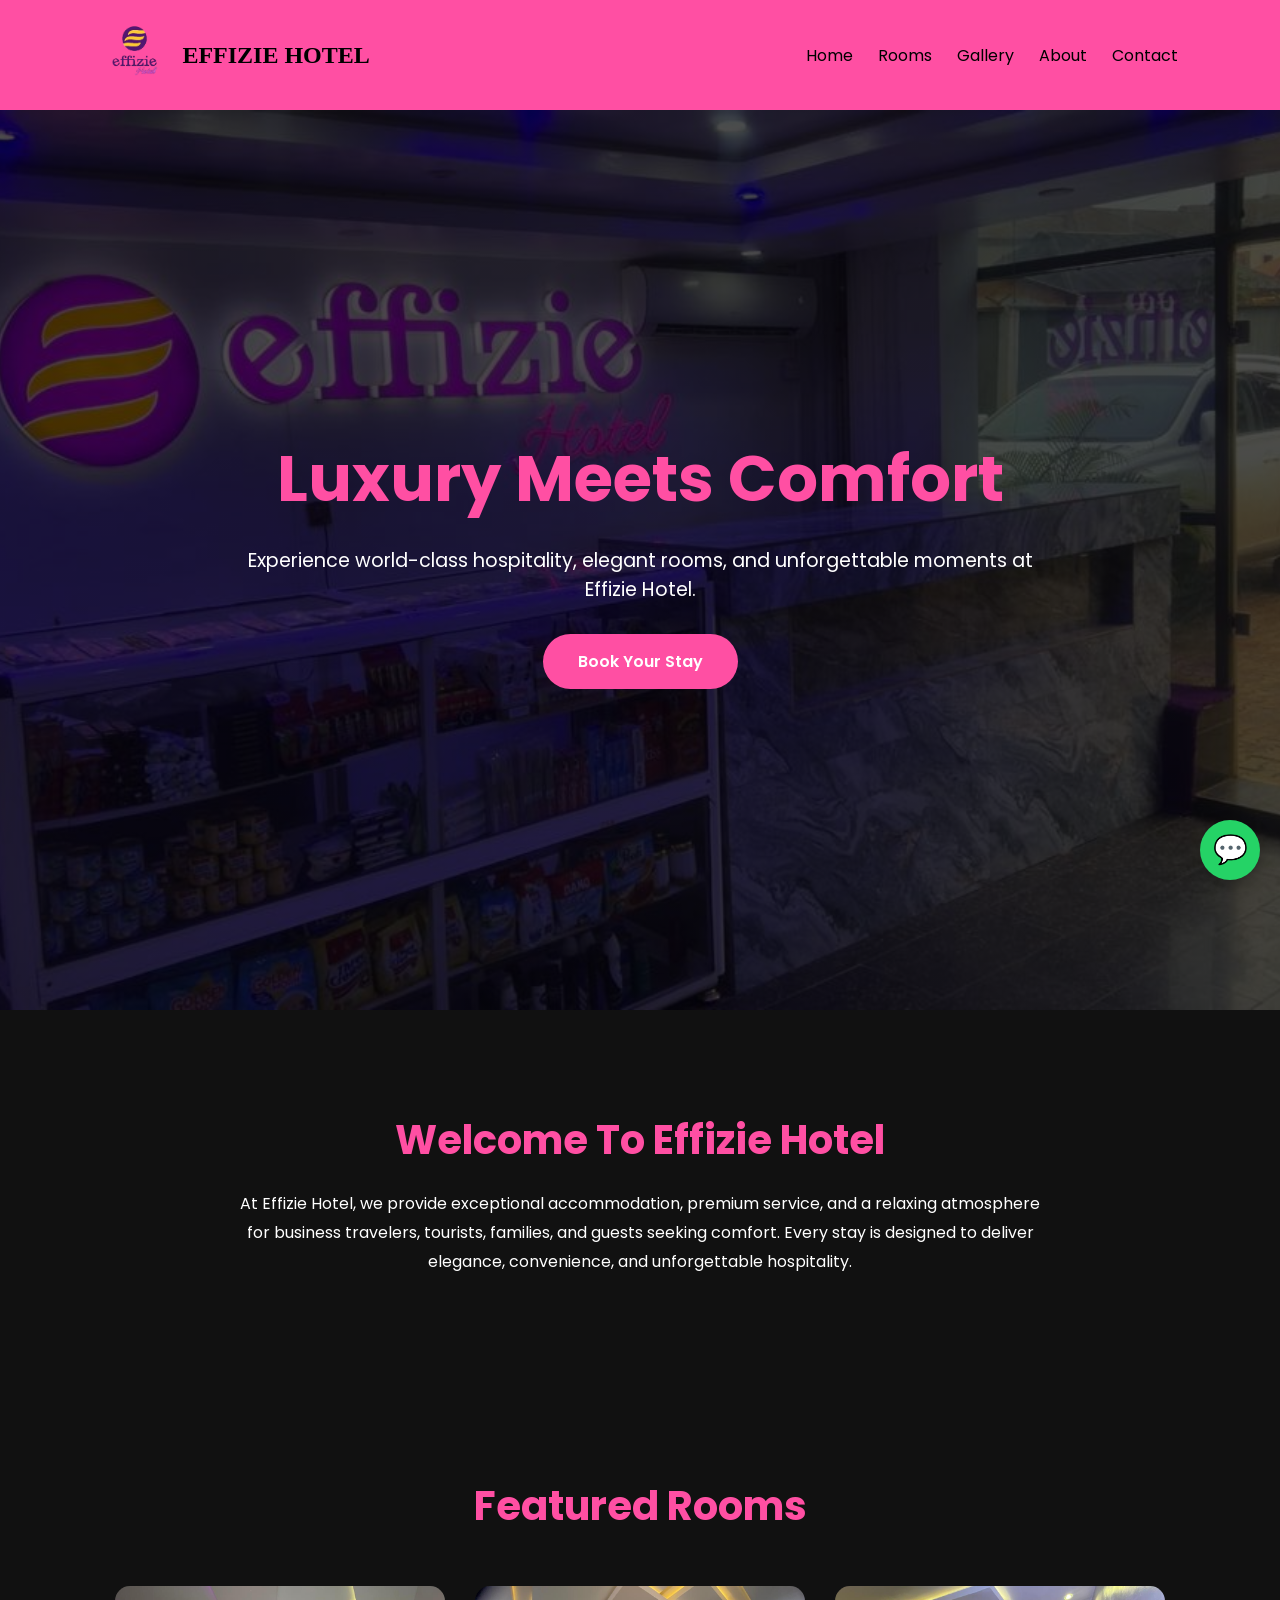
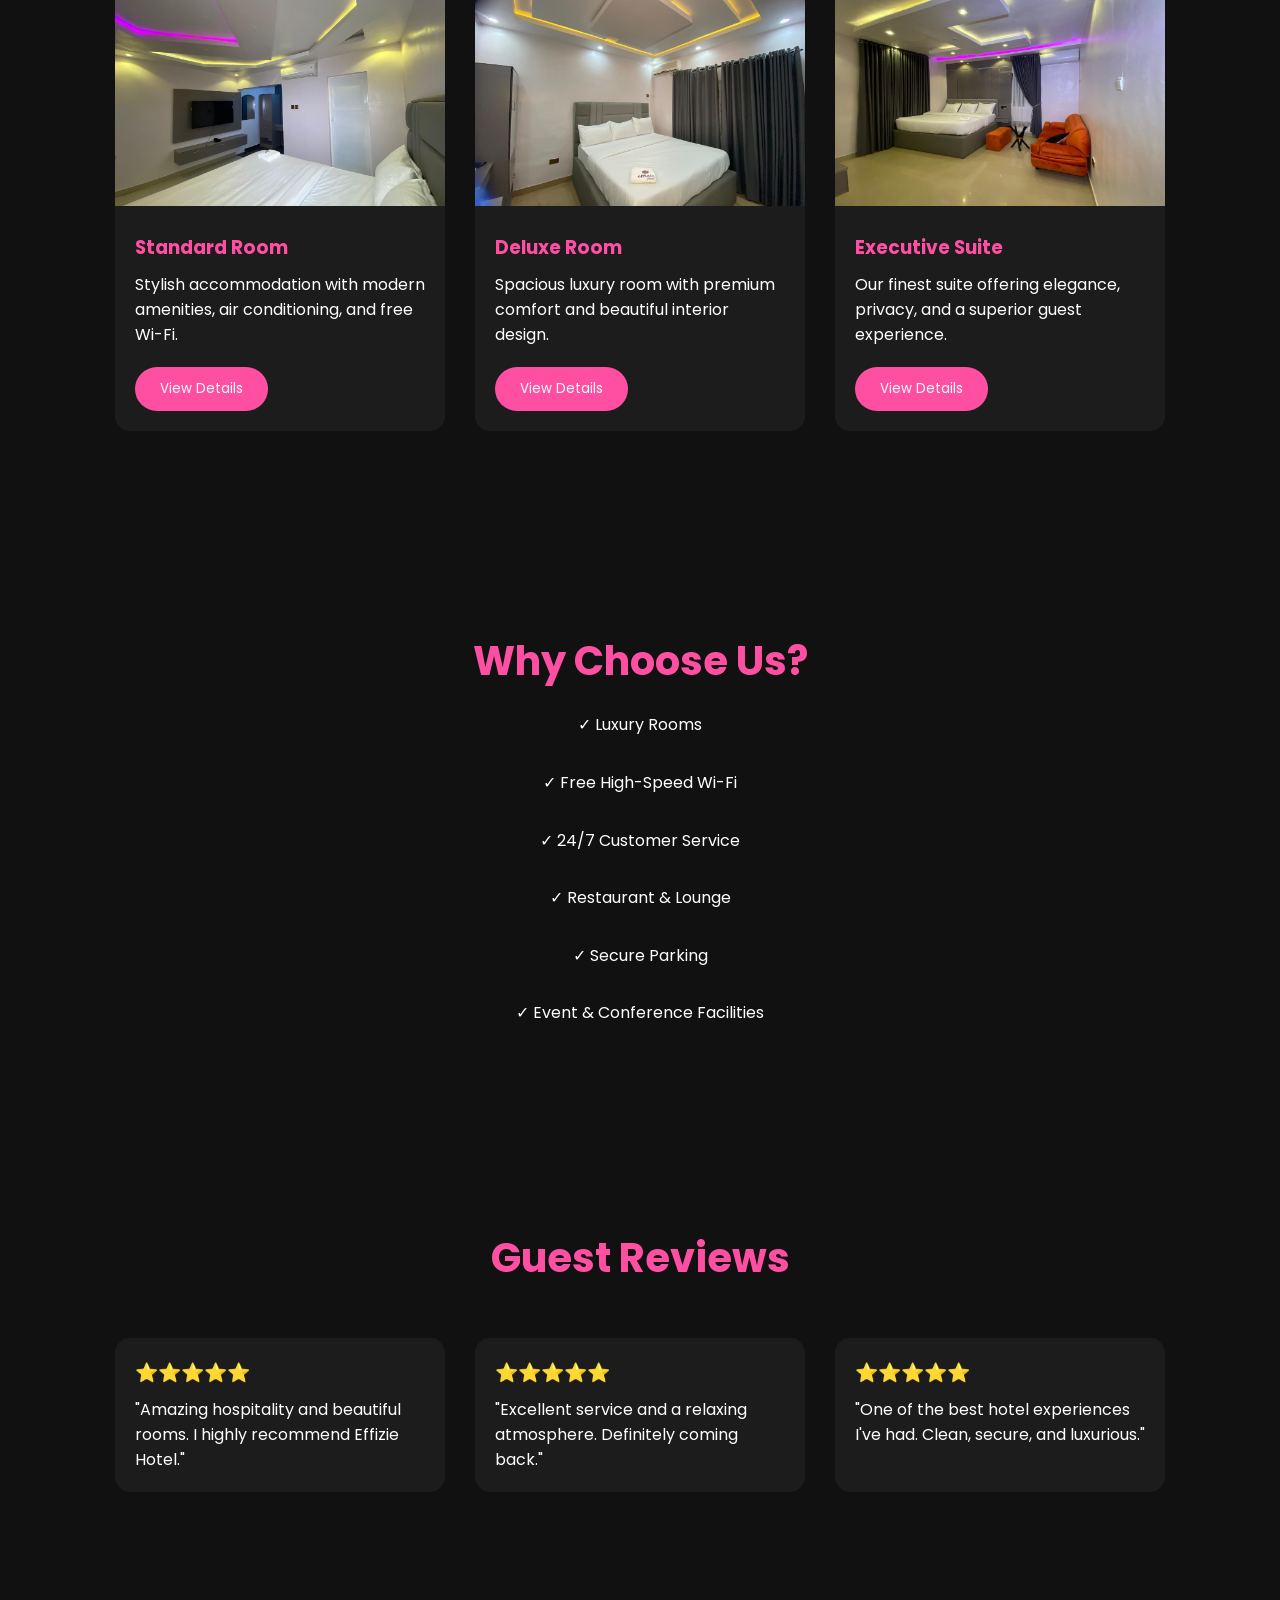
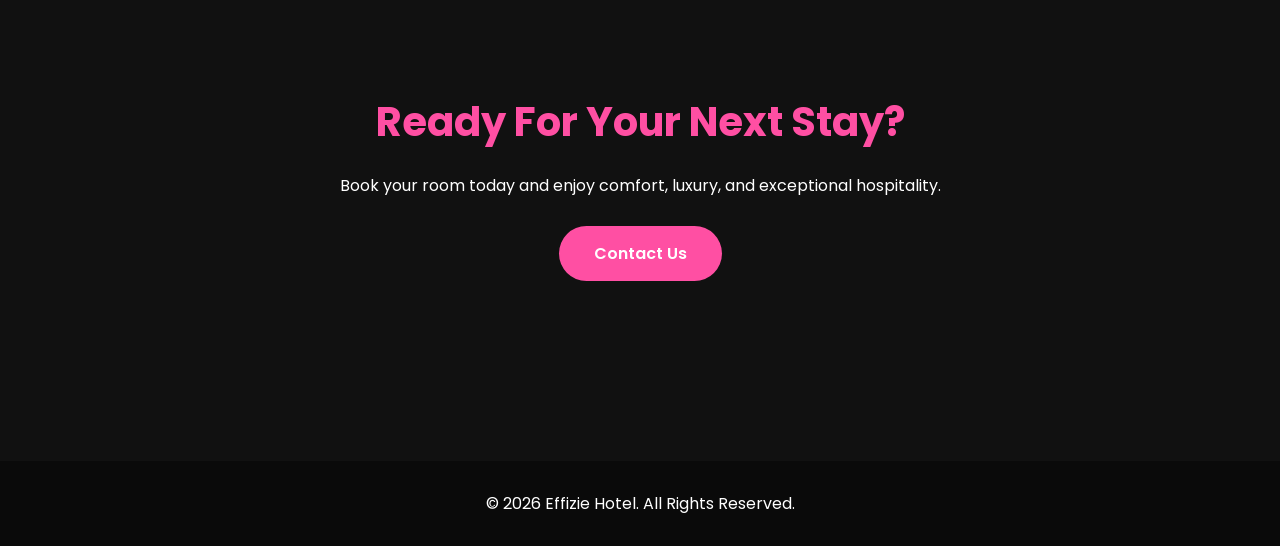
==== index.html @ 7b294f12 "Add files via upload" ====
<!DOCTYPE html>
<html lang="en">
<head>
    <meta charset="UTF-8">
    <meta name="viewport" content="width=device-width, initial-scale=1.0">
    <meta name="description" content="Effizie Hotel offers luxury rooms, comfort, and premium hospitality in Nigeria. Book your stay today.">
    <link rel="icon" type="image/png" href="logo.png">
    <title>Effizie Hotel | Luxury & Comfort</title>
    <link rel="stylesheet" href="style.css">
</head>
<body>

 <!-- NAVBAR -->
<header>

    <div class="logo">
        <img src="logo.png" alt="Effizie Hotel Logo">
        <span>EFFIZIE HOTEL</span>
    </div>

    <div class="hamburger" onclick="toggleMenu()">
        ☰
    </div>

    <div class="overlay" onclick="toggleMenu()"></div>

    <nav id="navMenu">
        <a href="index.html">Home</a>
        <a href="rooms.html">Rooms</a>
        <a href="gallery.html">Gallery</a>
        <a href="about.html">About</a>
        <a href="contact.html">Contact</a>
    </nav>

</header>

    <!-- HERO -->
    <section class="hero">
        <div class="hero-content">
            <h1>Luxury Meets Comfort</h1>
            <p>
                Experience world-class hospitality, elegant rooms,
                and unforgettable moments at Effizie Hotel.
            </p>

            <a href="rooms.html" class="btn">Book Your Stay</a>
        </div>
    </section>

    <!-- ABOUT -->
    <section class="about">
        <h2>Welcome To Effizie Hotel</h2>

        <p>
            At Effizie Hotel, we provide exceptional accommodation,
            premium service, and a relaxing atmosphere for business
            travelers, tourists, families, and guests seeking comfort.
            Every stay is designed to deliver elegance, convenience,
            and unforgettable hospitality.
        </p>
    </section>

    <!-- ROOMS -->
    <section class="rooms">
        <h2>Featured Rooms</h2>

        <div class="room-container">

            <div class="room">
                <img src="assets/room 1.jpg" alt="Standard Room">

                <h3>Standard Room</h3>

                <p>
                    Stylish accommodation with modern amenities,
                    air conditioning, and free Wi-Fi.
                </p>

                <button>View Details</button>
            </div>

            <div class="room">
                <img src="assets/room 2.jpg" alt="Deluxe Room">

                <h3>Deluxe Room</h3>

                <p>
                    Spacious luxury room with premium comfort
                    and beautiful interior design.
                </p>

                <button>View Details</button>
            </div>

            <div class="room">
                <img src="assets/room 3.jpg" alt="Executive Suite">

                <h3>Executive Suite</h3>

                <p>
                    Our finest suite offering elegance,
                    privacy, and a superior guest experience.
                </p>

                <button>View Details</button>
            </div>

        </div>
    </section>

    <!-- AMENITIES -->
    <section class="about">
        <h2>Why Choose Us?</h2>

        <p>
            ✓ Luxury Rooms<br><br>
            ✓ Free High-Speed Wi-Fi<br><br>
            ✓ 24/7 Customer Service<br><br>
            ✓ Restaurant & Lounge<br><br>
            ✓ Secure Parking<br><br>
            ✓ Event & Conference Facilities
        </p>
    </section>

    <!-- TESTIMONIALS -->
    <section class="rooms">

        <h2>Guest Reviews</h2>

        <div class="room-container">

            <div class="room">
                <h3>⭐⭐⭐⭐⭐</h3>

                <p>
                    "Amazing hospitality and beautiful rooms.
                    I highly recommend Effizie Hotel."
                </p>
            </div>

            <div class="room">
                <h3>⭐⭐⭐⭐⭐</h3>

                <p>
                    "Excellent service and a relaxing atmosphere.
                    Definitely coming back."
                </p>
            </div>

            <div class="room">
                <h3>⭐⭐⭐⭐⭐</h3>

                <p>
                    "One of the best hotel experiences I've had.
                    Clean, secure, and luxurious."
                </p>
            </div>

        </div>

    </section>

    <!-- CALL TO ACTION -->
    <section class="about">

        <h2>Ready For Your Next Stay?</h2>

        <p>
            Book your room today and enjoy comfort,
            luxury, and exceptional hospitality.
        </p>

        <br>

        <a href="contact.html" class="btn">
            Contact Us
        </a>

    </section>
    <a href="https://wa.me/+2348032976281" class="whatsapp-float" target="_blank">
    💬
</a>

<script>
function toggleMenu(){
    document.getElementById("navMenu").classList.toggle("active");
    document.querySelector(".overlay").classList.toggle("active");
}
</script>

    <!-- FOOTER -->
    <footer>
        <p>
            © 2026 Effizie Hotel. All Rights Reserved.
        </p>
    </footer>

</body>
</html>
---- style.css ----
/* Google Font */
@import url('https://fonts.googleapis.com/css2?family=Poppins:wght@300;400;500;600;700&display=swap');

:root{
    --pink: #ff4fa3;
    --pink-dark: #e63c8d;
    --black: #111111;
    --dark: #1c1c1c;
    --white: #ffffff;
    --light-pink: #fff0f7;
}

*{
    margin: 0;
    padding: 0;
    box-sizing: border-box;
    font-family: 'Poppins', sans-serif;
    scroll-behavior: smooth;
}

body{
    background: var(--black);
    color: var(--white);
}

/* NAVBAR */

header{
    display:flex;
    justify-content:space-between;
    align-items:center;
    padding:20px 8%;
    background: #ff4fa3;
    position:sticky;
    top:0;
}



nav{
    display: flex;
    gap: 25px;
    margin-left: auto;
}

nav a{
    color: black;
    text-decoration:none;
    margin-left:1spx;
}

nav a:hover{
    color:#fac0c0;
}
/* HERO */


.logo{
    display:flex;
    align-items:center;
    gap:10px;
}

.logo img{
    width:70px;
    height:70px;
    object-fit:contain;
    border-radius:10px;
}

.logo span{
    color:black;
    font-weight:bold;
    font-size:1.5rem;
    font-family: "sacremento", cursive;
}




/* HAMBURGER */
.hamburger{
    margin-left: 20px;
    display:none;
    font-size:30px;
    cursor:pointer;
    color:#000000;
    z-index: 1100;
}

/* MOBILE */
@media(max-width:768px){

    .hamburger{
        display:block;
    }

    nav{
        position:fixed;
        top:0;
        right:-260px;   /* hidden off screen */

        width:250px;
        height:100vh;

        background:#ff4fa3;

        flex-direction:column;
        padding:80px 20px;

        z-index: 1000;

        gap:20px;

        box-shadow:-5px 0 20px rgba(0,0,0,0.2);

        transition:0.4s ease;  /* smooth slide */
    }

    nav a{
        color:#111;
        font-size:18px;
        border-bottom:1px solid #eee;
        padding-bottom:10px;
    }

    nav.active{
        right:0;  /* slide in */
    }
}

.overlay{
    position:fixed;
    top:0;
    left:0;
    width:100%;
    height:100%;

    background:rgba(0,0,0,0.5);

    opacity:0;
    visibility:hidden;

    transition:0.3s;
    z-index:900;
}

.overlay.active{
    opacity:1;
    visibility:visible;
}

.hero{
    height: 100vh;

    background:
    linear-gradient(
        rgba(0,0,0,0.7),
        rgba(0,0,0,0.7)
    ),
    url("assets/reception.jpg");

    background-size: cover;
    background-position: center;

    display: flex;
    justify-content: center;
    align-items: center;

    text-align: center;
}

.hero-content{
    max-width: 800px;
}

.hero h1{
    font-size: 4rem;
    color: var(--pink);
    margin-bottom: 20px;
}

.hero p{
    font-size: 1.2rem;
    margin-bottom: 30px;
}

.btn{
    display: inline-block;

    padding: 15px 35px;

    background: var(--pink);
    color: white;

    text-decoration: none;
    border-radius: 50px;

    font-weight: 600;

    transition: 0.3s;
}

.btn:hover{
    background: var(--pink-dark);
    transform: translateY(-4px);
}

/* ABOUT */

.about{
    padding: 100px 8%;
    text-align: center;
}

.about h2{
    color: var(--pink);
    margin-bottom: 20px;
    font-size: 2.5rem;
}

.about p{
    max-width: 800px;
    margin: auto;
    line-height: 1.8;
}

/* ROOMS */

.rooms{
    padding: 100px 8%;
}

.rooms h2{
    text-align: center;
    color: var(--pink);
    font-size: 2.5rem;
    margin-bottom: 50px;
}

.room-container{
    display: flex;
    flex-wrap: wrap;
    justify-content: center;
    gap: 30px;
}

.room{
    width: 330px;

    background: var(--dark);

    border-radius: 15px;
    overflow: hidden;

    transition: 0.4s;
}

.room:hover{
    transform: translateY(-10px);
}

.room img{
    width: 100%;
    height: 220px;
    object-fit: cover;
}

.room h3{
    padding: 20px 20px 10px;
    color: var(--pink);
}

.room p{
    padding: 0 20px 20px;
}

.room button{
    margin: 0 20px 20px;
    padding: 12px 25px;

    background: var(--pink);
    color: white;

    border: none;
    border-radius: 30px;

    cursor: pointer;
}

.whatsapp-float{
    position: fixed;
    width: 60px;
    height: 60px;

    bottom: 20px;
    right: 20px;

    background-color: #25D366;
    color: white;

    border-radius: 50%;
    text-align: center;

    font-size: 28px;
    display: flex;
    justify-content: center;
    align-items: center;

    box-shadow: 0 5px 15px rgba(0,0,0,0.3);

    z-index: 1000;

    text-decoration: none;

    transition: 0.3s;
}

.whatsapp-float:hover{
    transform: scale(1.1);
}

/* FOOTER */

footer{
    background: #0a0a0a;
    text-align: center;
    padding: 30px;
    margin-top: 80px;
}
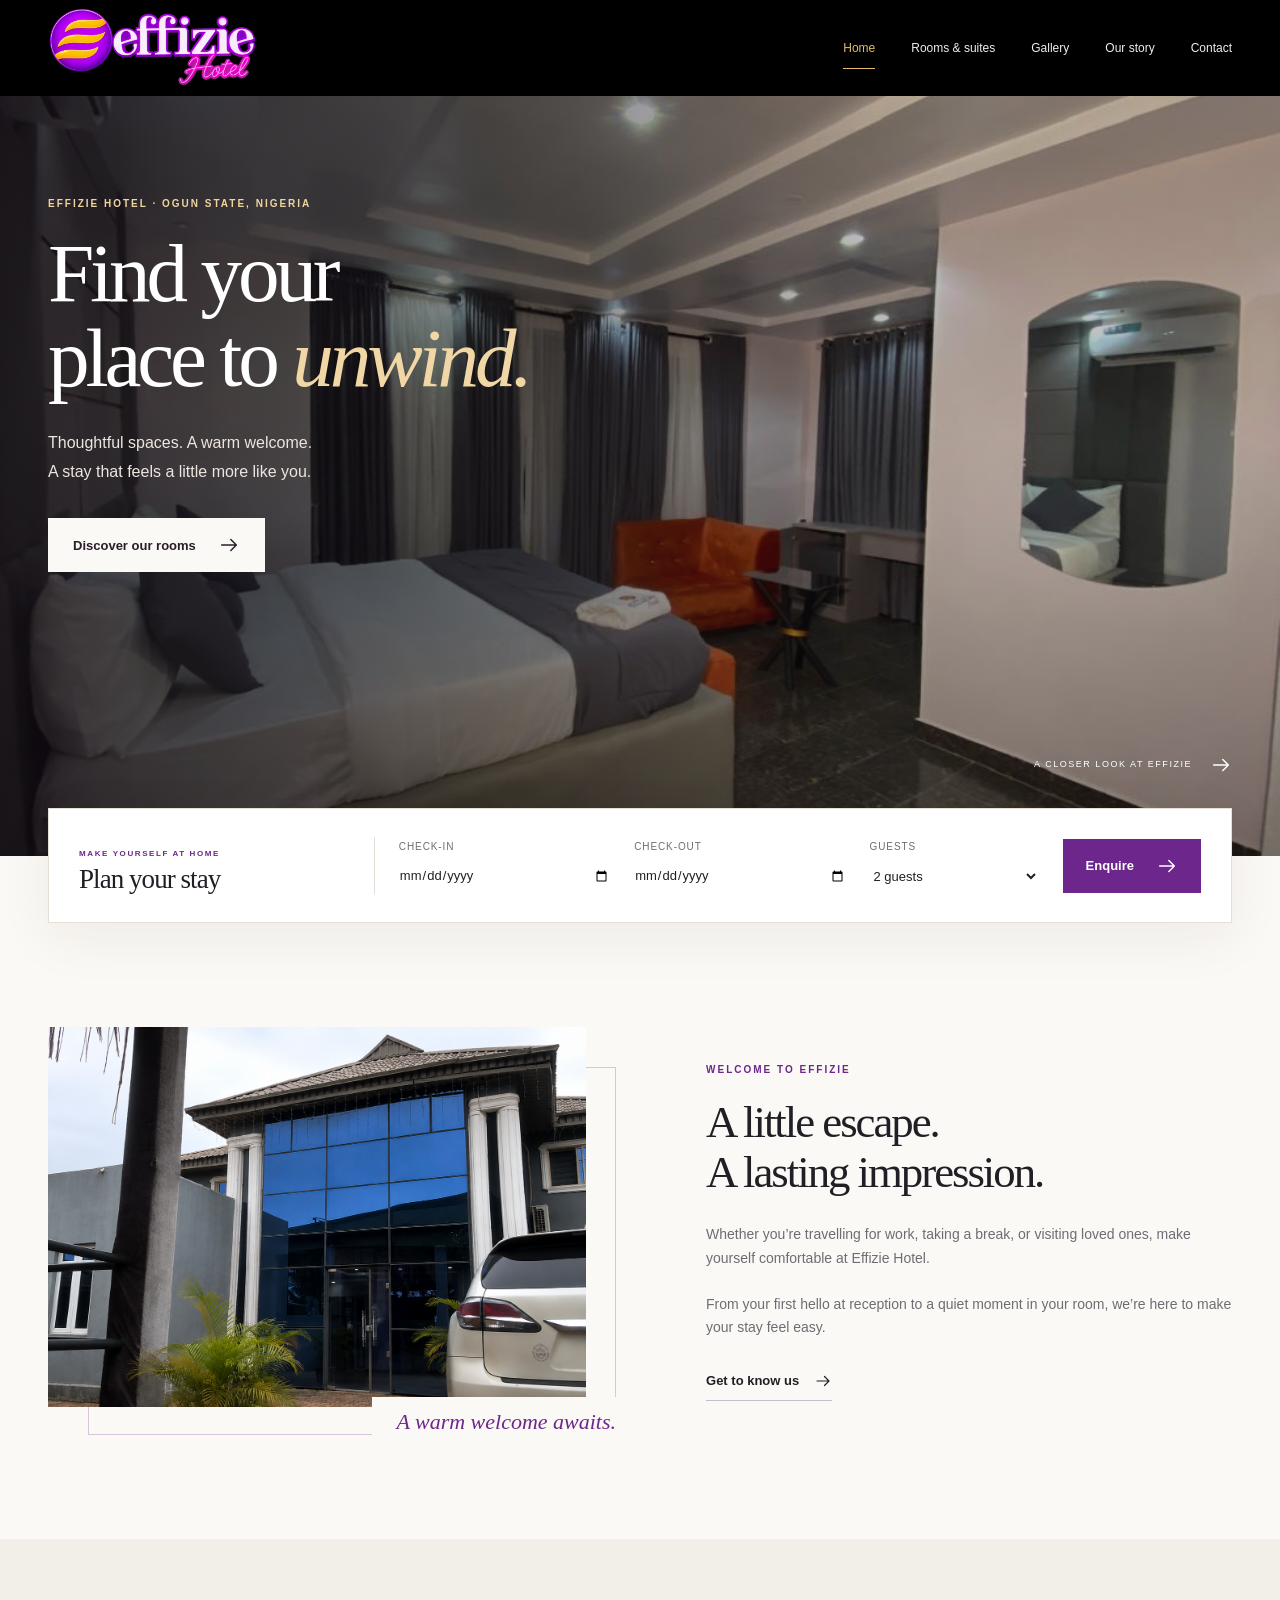
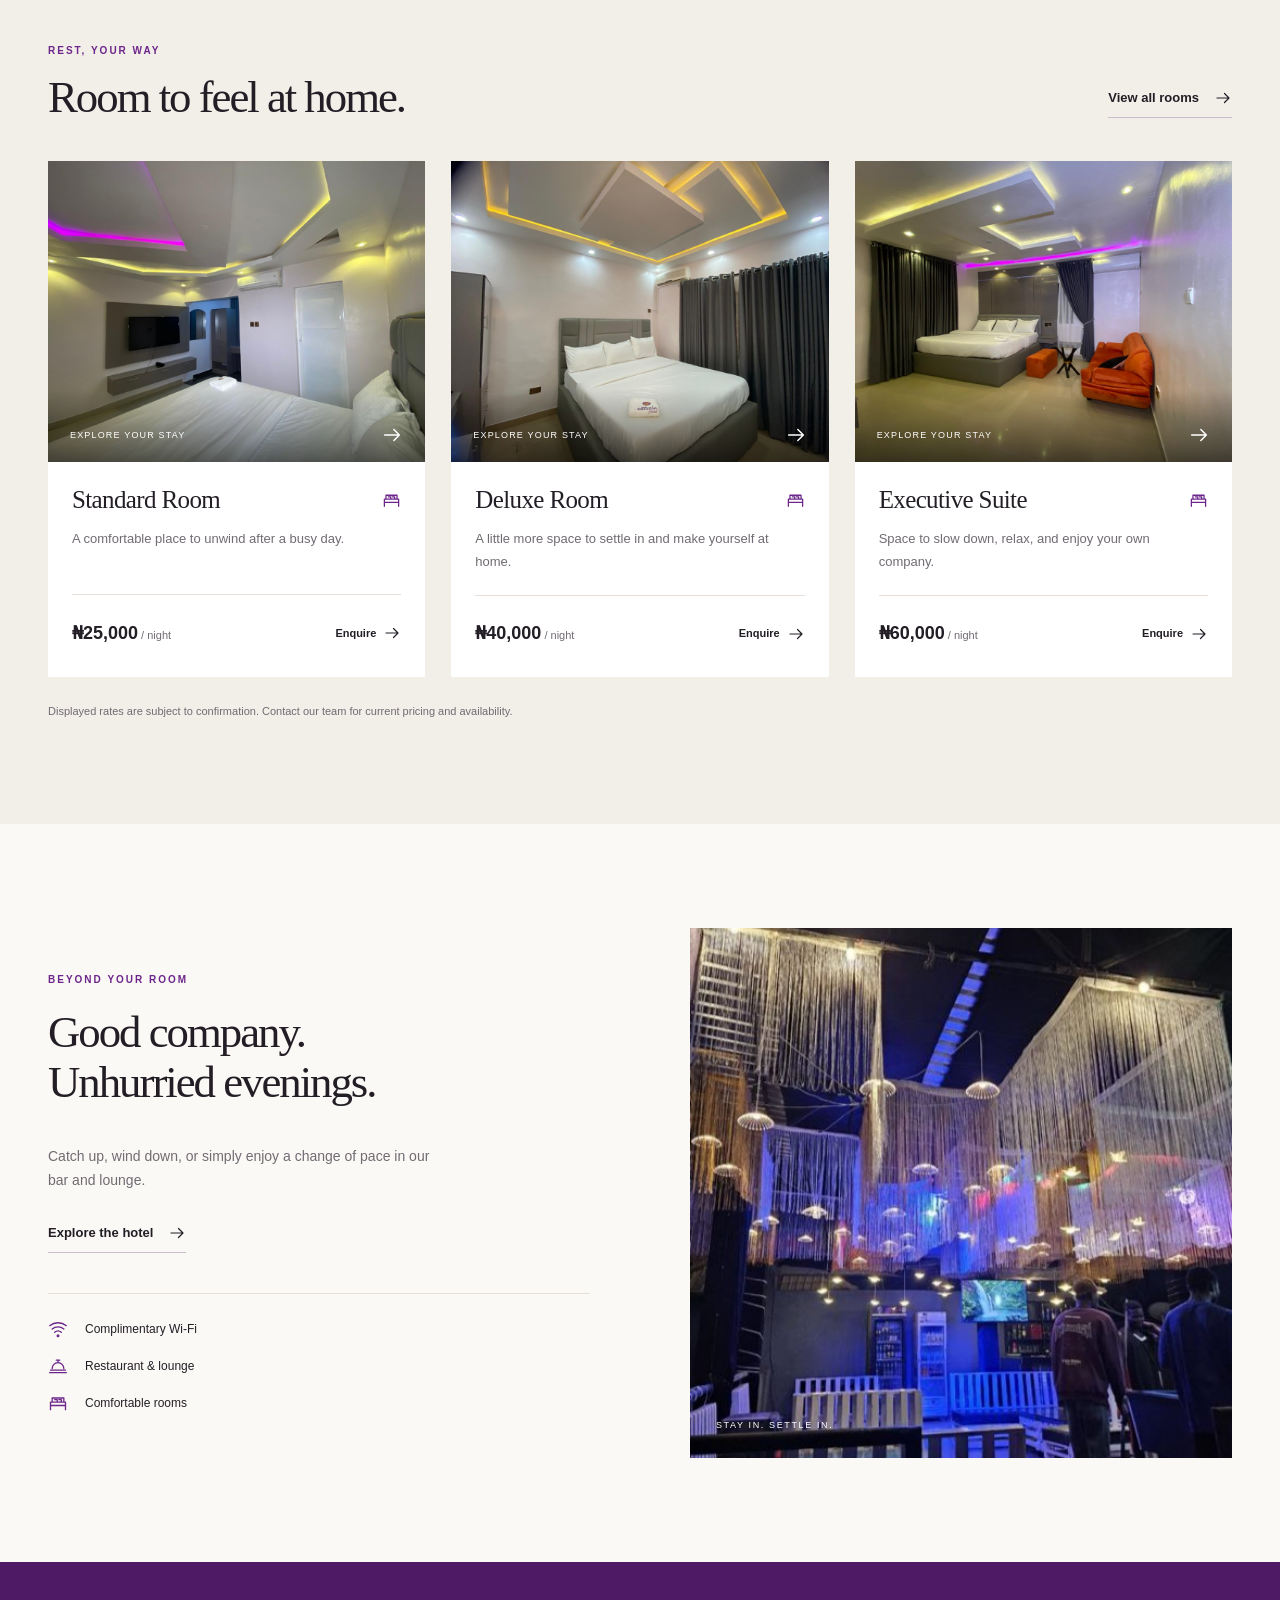
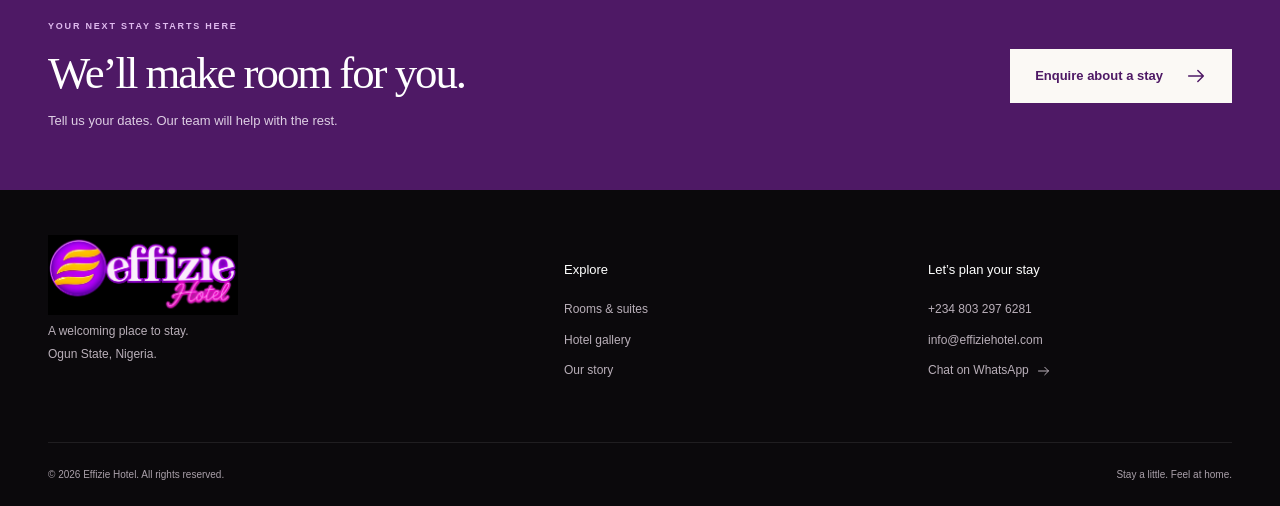
==== commit 470ef7fa: "Redesign Effizie Hotel with supplied logo, responsive pages and reliable enquiries" ====
--- a/index.html
+++ b/index.html
@@ -1,199 +1,270 @@
-<!DOCTYPE html>
-<html lang="en">
-<head>
-    <meta charset="UTF-8">
-    <meta name="viewport" content="width=device-width, initial-scale=1.0">
-    <meta name="description" content="Effizie Hotel offers luxury rooms, comfort, and premium hospitality in Nigeria. Book your stay today.">
-    <link rel="icon" type="image/png" href="logo.png">
-    <title>Effizie Hotel | Luxury & Comfort</title>
-    <link rel="stylesheet" href="style.css">
-</head>
-<body>
-
- <!-- NAVBAR -->
-<header>
-
-    <div class="logo">
-        <img src="logo.png" alt="Effizie Hotel Logo">
-        <span>EFFIZIE HOTEL</span>
-    </div>
-
-    <div class="hamburger" onclick="toggleMenu()">
-        ☰
-    </div>
-
-    <div class="overlay" onclick="toggleMenu()"></div>
-
-    <nav id="navMenu">
-        <a href="index.html">Home</a>
-        <a href="rooms.html">Rooms</a>
-        <a href="gallery.html">Gallery</a>
-        <a href="about.html">About</a>
-        <a href="contact.html">Contact</a>
-    </nav>
-
-</header>
-
-    <!-- HERO -->
-    <section class="hero">
-        <div class="hero-content">
-            <h1>Luxury Meets Comfort</h1>
-            <p>
-                Experience world-class hospitality, elegant rooms,
-                and unforgettable moments at Effizie Hotel.
-            </p>
-
-            <a href="rooms.html" class="btn">Book Your Stay</a>
-        </div>
-    </section>
-
-    <!-- ABOUT -->
-    <section class="about">
-        <h2>Welcome To Effizie Hotel</h2>
-
-        <p>
-            At Effizie Hotel, we provide exceptional accommodation,
-            premium service, and a relaxing atmosphere for business
-            travelers, tourists, families, and guests seeking comfort.
-            Every stay is designed to deliver elegance, convenience,
-            and unforgettable hospitality.
-        </p>
-    </section>
-
-    <!-- ROOMS -->
-    <section class="rooms">
-        <h2>Featured Rooms</h2>
-
-        <div class="room-container">
-
-            <div class="room">
-                <img src="assets/room 1.jpg" alt="Standard Room">
-
-                <h3>Standard Room</h3>
-
-                <p>
-                    Stylish accommodation with modern amenities,
-                    air conditioning, and free Wi-Fi.
-                </p>
-
-                <button>View Details</button>
-            </div>
-
-            <div class="room">
-                <img src="assets/room 2.jpg" alt="Deluxe Room">
-
-                <h3>Deluxe Room</h3>
-
-                <p>
-                    Spacious luxury room with premium comfort
-                    and beautiful interior design.
-                </p>
-
-                <button>View Details</button>
-            </div>
-
-            <div class="room">
-                <img src="assets/room 3.jpg" alt="Executive Suite">
-
-                <h3>Executive Suite</h3>
-
-                <p>
-                    Our finest suite offering elegance,
-                    privacy, and a superior guest experience.
-                </p>
-
-                <button>View Details</button>
-            </div>
-
-        </div>
-    </section>
-
-    <!-- AMENITIES -->
-    <section class="about">
-        <h2>Why Choose Us?</h2>
-
-        <p>
-            ✓ Luxury Rooms<br><br>
-            ✓ Free High-Speed Wi-Fi<br><br>
-            ✓ 24/7 Customer Service<br><br>
-            ✓ Restaurant & Lounge<br><br>
-            ✓ Secure Parking<br><br>
-            ✓ Event & Conference Facilities
-        </p>
-    </section>
-
-    <!-- TESTIMONIALS -->
-    <section class="rooms">
-
-        <h2>Guest Reviews</h2>
-
-        <div class="room-container">
-
-            <div class="room">
-                <h3>⭐⭐⭐⭐⭐</h3>
-
-                <p>
-                    "Amazing hospitality and beautiful rooms.
-                    I highly recommend Effizie Hotel."
-                </p>
-            </div>
-
-            <div class="room">
-                <h3>⭐⭐⭐⭐⭐</h3>
-
-                <p>
-                    "Excellent service and a relaxing atmosphere.
-                    Definitely coming back."
-                </p>
-            </div>
-
-            <div class="room">
-                <h3>⭐⭐⭐⭐⭐</h3>
-
-                <p>
-                    "One of the best hotel experiences I've had.
-                    Clean, secure, and luxurious."
-                </p>
-            </div>
-
-        </div>
-
-    </section>
-
-    <!-- CALL TO ACTION -->
-    <section class="about">
-
-        <h2>Ready For Your Next Stay?</h2>
-
-        <p>
-            Book your room today and enjoy comfort,
-            luxury, and exceptional hospitality.
-        </p>
-
-        <br>
-
-        <a href="contact.html" class="btn">
-            Contact Us
-        </a>
-
-    </section>
-    <a href="https://wa.me/+2348032976281" class="whatsapp-float" target="_blank">
-    💬
-</a>
-
-<script>
-function toggleMenu(){
-    document.getElementById("navMenu").classList.toggle("active");
-    document.querySelector(".overlay").classList.toggle("active");
-}
-</script>
-
-    <!-- FOOTER -->
-    <footer>
-        <p>
-            © 2026 Effizie Hotel. All Rights Reserved.
-        </p>
-    </footer>
-
-</body>
-</html>+<!doctype html>
+<html lang="en">
+<head>
+<meta charset="utf-8">
+<meta name="viewport" content="width=device-width, initial-scale=1">
+<meta name="description" content="Discover Effizie Hotel in Ogun State, Nigeria. Explore our rooms, lounge and hotel photos, and enquire directly about your next stay.">
+<meta name="theme-color" content="#0b090c">
+<title>A warm welcome in Ogun State | Effizie Hotel</title>
+<link rel="icon" href="assets/effizie-logo.jpg" type="image/jpeg">
+<link rel="stylesheet" href="style.css">
+<script type="module" src="scripts.js">
+</script>
+</head>
+<body>
+<a class="skip-link" href="#main">Skip to content</a>
+<header class="site-header">
+<div class="nav-wrap">
+<a class="brand" href="index.html" aria-label="Effizie Hotel home">
+<img src="assets/effizie-logo.jpg" alt="Effizie Hotel" width="1536" height="1024">
+</a>
+<button class="menu-toggle icon-button" type="button" aria-controls="navMenu" aria-expanded="false" aria-label="Open navigation">
+<svg viewBox="0 0 24 24" fill="none" stroke="currentColor" stroke-width="1.6" stroke-linecap="round" stroke-linejoin="round" aria-hidden="true">
+<path d="M4 7h16M4 12h16M4 17h16"/>
+</svg>
+</button>
+<nav id="navMenu" aria-label="Main navigation">
+<a href="index.html" aria-current="page">Home</a>
+<a href="rooms.html">Rooms & suites</a>
+<a href="gallery.html">Gallery</a>
+<a href="about.html">Our story</a>
+<a href="contact.html">Contact</a>
+</nav>
+</div>
+</header>
+<main id="main">
+<section class="hero">
+<img class="hero-photo" src="assets/room%205.jpg" alt="Effizie Hotel bedroom with a seating area and warm lighting" width="1080" height="810" fetchpriority="high">
+<div class="hero-shade">
+</div>
+<div class="container hero-content">
+<p class="eyebrow">EFFIZIE HOTEL · OGUN STATE, NIGERIA</p>
+<h1>Find your<br>place to <em>unwind.</em>
+</h1>
+<p>Thoughtful spaces. A warm welcome.<br>A stay that feels a little more like you.</p>
+<a class="button" href="rooms.html">Discover our rooms <svg viewBox="0 0 24 24" fill="none" stroke="currentColor" stroke-width="1.6" stroke-linecap="round" stroke-linejoin="round" aria-hidden="true">
+<path d="M4 12h16m-6-6 6 6-6 6"/>
+</svg>
+</a>
+</div>
+<a class="hero-caption" href="gallery.html">A CLOSER LOOK AT EFFIZIE <svg viewBox="0 0 24 24" fill="none" stroke="currentColor" stroke-width="1.6" stroke-linecap="round" stroke-linejoin="round" aria-hidden="true">
+<path d="M4 12h16m-6-6 6 6-6 6"/>
+</svg>
+</a>
+</section>
+<div class="container booking-wrap">
+<form class="booking-bar" action="contact.html" method="get">
+<div class="booking-label">
+<span class="eyebrow">MAKE YOURSELF AT HOME</span>
+<h2>Plan your stay</h2>
+</div>
+<label>Check-in<input type="date" name="checkin" required>
+</label>
+<label>Check-out<input type="date" name="checkout" required>
+</label>
+<label>Guests<select name="guests">
+<option value="1">1 guest</option>
+<option value="2" selected>2 guests</option>
+<option value="3">3 guests</option>
+<option value="4">4 guests</option>
+<option value="5+">5+ guests</option>
+</select>
+</label>
+<button class="button" type="submit">Enquire <svg viewBox="0 0 24 24" fill="none" stroke="currentColor" stroke-width="1.6" stroke-linecap="round" stroke-linejoin="round" aria-hidden="true">
+<path d="M4 12h16m-6-6 6 6-6 6"/>
+</svg>
+</button>
+</form>
+</div>
+<section class="section container welcome">
+<div class="welcome-visual">
+<img src="assets/H%20lobby.png" alt="The glass-fronted entrance to Effizie Hotel" width="1672" height="941" loading="lazy">
+<span class="photo-note">A warm welcome awaits.</span>
+</div>
+<div class="welcome-copy">
+<p class="eyebrow">WELCOME TO EFFIZIE</p>
+<h2>A little escape.<br>A lasting impression.</h2>
+<p>Whether you’re travelling for work, taking a break, or visiting loved ones, make yourself comfortable at Effizie Hotel.</p>
+<p>From your first hello at reception to a quiet moment in your room, we’re here to make your stay feel easy.</p>
+<a class="text-link" href="about.html">Get to know us <svg viewBox="0 0 24 24" fill="none" stroke="currentColor" stroke-width="1.6" stroke-linecap="round" stroke-linejoin="round" aria-hidden="true">
+<path d="M4 12h16m-6-6 6 6-6 6"/>
+</svg>
+</a>
+</div>
+</section>
+<section class="section rooms-section">
+<div class="container">
+<div class="section-heading">
+<div>
+<p class="eyebrow">REST, YOUR WAY</p>
+<h2>Room to feel at home.</h2>
+</div>
+<a class="text-link" href="rooms.html">View all rooms <svg viewBox="0 0 24 24" fill="none" stroke="currentColor" stroke-width="1.6" stroke-linecap="round" stroke-linejoin="round" aria-hidden="true">
+<path d="M4 12h16m-6-6 6 6-6 6"/>
+</svg>
+</a>
+</div>
+<div class="room-grid">
+<article class="room-card" id="standard">
+<a class="room-image" href="contact.html?room=standard" aria-label="Enquire about the Standard Room">
+<img src="assets/room%201.jpg" alt="Standard Room at Effizie Hotel" width="1080" height="810" loading="lazy">
+<span>EXPLORE YOUR STAY <svg viewBox="0 0 24 24" fill="none" stroke="currentColor" stroke-width="1.6" stroke-linecap="round" stroke-linejoin="round" aria-hidden="true">
+<path d="M4 12h16m-6-6 6 6-6 6"/>
+</svg>
+</span>
+</a>
+<div class="room-copy">
+<div class="room-heading">
+<h3>Standard Room</h3>
+<svg viewBox="0 0 24 24" fill="none" stroke="currentColor" stroke-width="1.6" stroke-linecap="round" stroke-linejoin="round" aria-hidden="true">
+<path d="M3 18v-7h18v7M3 15h18M5 11V6h14v5M8 8h3v3m2-3h3v3M3 18v2m18-2v2"/>
+</svg>
+</div>
+<p>A comfortable place to unwind after a busy day.</p>
+<div class="room-bottom">
+<p class="price">₦25,000<span> / night</span>
+</p>
+<a class="text-link" href="contact.html?room=standard">Enquire <svg viewBox="0 0 24 24" fill="none" stroke="currentColor" stroke-width="1.6" stroke-linecap="round" stroke-linejoin="round" aria-hidden="true">
+<path d="M4 12h16m-6-6 6 6-6 6"/>
+</svg>
+</a>
+</div>
+</div>
+</article>
+<article class="room-card" id="deluxe">
+<a class="room-image" href="contact.html?room=deluxe" aria-label="Enquire about the Deluxe Room">
+<img src="assets/room%202.jpg" alt="Deluxe Room at Effizie Hotel" width="1080" height="810" loading="lazy">
+<span>EXPLORE YOUR STAY <svg viewBox="0 0 24 24" fill="none" stroke="currentColor" stroke-width="1.6" stroke-linecap="round" stroke-linejoin="round" aria-hidden="true">
+<path d="M4 12h16m-6-6 6 6-6 6"/>
+</svg>
+</span>
+</a>
+<div class="room-copy">
+<div class="room-heading">
+<h3>Deluxe Room</h3>
+<svg viewBox="0 0 24 24" fill="none" stroke="currentColor" stroke-width="1.6" stroke-linecap="round" stroke-linejoin="round" aria-hidden="true">
+<path d="M3 18v-7h18v7M3 15h18M5 11V6h14v5M8 8h3v3m2-3h3v3M3 18v2m18-2v2"/>
+</svg>
+</div>
+<p>A little more space to settle in and make yourself at home.</p>
+<div class="room-bottom">
+<p class="price">₦40,000<span> / night</span>
+</p>
+<a class="text-link" href="contact.html?room=deluxe">Enquire <svg viewBox="0 0 24 24" fill="none" stroke="currentColor" stroke-width="1.6" stroke-linecap="round" stroke-linejoin="round" aria-hidden="true">
+<path d="M4 12h16m-6-6 6 6-6 6"/>
+</svg>
+</a>
+</div>
+</div>
+</article>
+<article class="room-card" id="executive">
+<a class="room-image" href="contact.html?room=executive" aria-label="Enquire about the Executive Suite">
+<img src="assets/room%203.jpg" alt="Executive Suite at Effizie Hotel" width="1080" height="810" loading="lazy">
+<span>EXPLORE YOUR STAY <svg viewBox="0 0 24 24" fill="none" stroke="currentColor" stroke-width="1.6" stroke-linecap="round" stroke-linejoin="round" aria-hidden="true">
+<path d="M4 12h16m-6-6 6 6-6 6"/>
+</svg>
+</span>
+</a>
+<div class="room-copy">
+<div class="room-heading">
+<h3>Executive Suite</h3>
+<svg viewBox="0 0 24 24" fill="none" stroke="currentColor" stroke-width="1.6" stroke-linecap="round" stroke-linejoin="round" aria-hidden="true">
+<path d="M3 18v-7h18v7M3 15h18M5 11V6h14v5M8 8h3v3m2-3h3v3M3 18v2m18-2v2"/>
+</svg>
+</div>
+<p>Space to slow down, relax, and enjoy your own company.</p>
+<div class="room-bottom">
+<p class="price">₦60,000<span> / night</span>
+</p>
+<a class="text-link" href="contact.html?room=executive">Enquire <svg viewBox="0 0 24 24" fill="none" stroke="currentColor" stroke-width="1.6" stroke-linecap="round" stroke-linejoin="round" aria-hidden="true">
+<path d="M4 12h16m-6-6 6 6-6 6"/>
+</svg>
+</a>
+</div>
+</div>
+</article>
+</div>
+<p class="fine-print">Displayed rates are subject to confirmation. Contact our team for current pricing and availability.</p>
+</div>
+</section>
+<section class="section container experience">
+<div class="experience-copy">
+<p class="eyebrow">BEYOND YOUR ROOM</p>
+<h2>Good company.<br>Unhurried evenings.</h2>
+<p>Catch up, wind down, or simply enjoy a change of pace in our bar and lounge.</p>
+<a class="text-link" href="gallery.html">Explore the hotel <svg viewBox="0 0 24 24" fill="none" stroke="currentColor" stroke-width="1.6" stroke-linecap="round" stroke-linejoin="round" aria-hidden="true">
+<path d="M4 12h16m-6-6 6 6-6 6"/>
+</svg>
+</a>
+<div class="service-list">
+<div>
+<svg viewBox="0 0 24 24" fill="none" stroke="currentColor" stroke-width="1.6" stroke-linecap="round" stroke-linejoin="round" aria-hidden="true">
+<path d="M2 8a16 16 0 0 1 20 0M5 12a11 11 0 0 1 14 0M8 16a6 6 0 0 1 8 0"/>
+<circle cx="12" cy="20" r="1"/>
+</svg>
+<span>Complimentary Wi-Fi</span>
+</div>
+<div>
+<svg viewBox="0 0 24 24" fill="none" stroke="currentColor" stroke-width="1.6" stroke-linecap="round" stroke-linejoin="round" aria-hidden="true">
+<path d="M3 17h18M5 15a7 7 0 0 1 14 0M12 5v3M10 5h4M2 20h20"/>
+</svg>
+<span>Restaurant & lounge</span>
+</div>
+<div>
+<svg viewBox="0 0 24 24" fill="none" stroke="currentColor" stroke-width="1.6" stroke-linecap="round" stroke-linejoin="round" aria-hidden="true">
+<path d="M3 18v-7h18v7M3 15h18M5 11V6h14v5M8 8h3v3m2-3h3v3M3 18v2m18-2v2"/>
+</svg>
+<span>Comfortable rooms</span>
+</div>
+</div>
+</div>
+<div class="experience-photo">
+<img src="assets/bar.jpg" alt="Effizie Hotel bar and lounge with evening lighting" width="810" height="1080" loading="lazy">
+<span>STAY IN. SETTLE IN.</span>
+</div>
+</section>
+<section class="stay-cta">
+<div class="container">
+<div>
+<p class="eyebrow">YOUR NEXT STAY STARTS HERE</p>
+<h2>We’ll make room for you.</h2>
+<p>Tell us your dates. Our team will help with the rest.</p>
+</div>
+<a class="button button-light" href="contact.html">Enquire about a stay <svg viewBox="0 0 24 24" fill="none" stroke="currentColor" stroke-width="1.6" stroke-linecap="round" stroke-linejoin="round" aria-hidden="true">
+<path d="M4 12h16m-6-6 6 6-6 6"/>
+</svg>
+</a>
+</div>
+</section>
+</main>
+<footer class="site-footer">
+<div class="container footer-grid">
+<div>
+<a class="brand footer-brand" href="index.html" aria-label="Effizie Hotel home">
+<img src="assets/effizie-logo.jpg" alt="Effizie Hotel" width="1536" height="1024" loading="lazy">
+</a>
+<p>A welcoming place to stay.<br>Ogun State, Nigeria.</p>
+</div>
+<div>
+<h2>Explore</h2>
+<a href="rooms.html">Rooms & suites</a>
+<a href="gallery.html">Hotel gallery</a>
+<a href="about.html">Our story</a>
+</div>
+<div>
+<h2>Let’s plan your stay</h2>
+<a href="tel:+2348032976281">+234 803 297 6281</a>
+<a href="mailto:info@effiziehotel.com">info@effiziehotel.com</a>
+<a href="https://wa.me/2348032976281" target="_blank" rel="noopener noreferrer">Chat on WhatsApp <svg viewBox="0 0 24 24" fill="none" stroke="currentColor" stroke-width="1.6" stroke-linecap="round" stroke-linejoin="round" aria-hidden="true">
+<path d="M4 12h16m-6-6 6 6-6 6"/>
+</svg>
+</a>
+</div>
+</div>
+<div class="container footer-bottom">
+<span>© <span data-year>2026</span> Effizie Hotel. All rights reserved.</span>
+<span>Stay a little. Feel at home.</span>
+</div>
+</footer>
+</body>
+</html>
--- a/style.css
+++ b/style.css
@@ -1,331 +1,1372 @@
-/* Google Font */
-@import url('https://fonts.googleapis.com/css2?family=Poppins:wght@300;400;500;600;700&display=swap');
-
-:root{
-    --pink: #ff4fa3;
-    --pink-dark: #e63c8d;
-    --black: #111111;
-    --dark: #1c1c1c;
-    --white: #ffffff;
-    --light-pink: #fff0f7;
-}
-
-*{
-    margin: 0;
-    padding: 0;
-    box-sizing: border-box;
-    font-family: 'Poppins', sans-serif;
-    scroll-behavior: smooth;
-}
-
-body{
-    background: var(--black);
-    color: var(--white);
-}
-
-/* NAVBAR */
-
-header{
-    display:flex;
-    justify-content:space-between;
-    align-items:center;
-    padding:20px 8%;
-    background: #ff4fa3;
-    position:sticky;
-    top:0;
-}
-
-
-
-nav{
-    display: flex;
-    gap: 25px;
-    margin-left: auto;
-}
-
-nav a{
-    color: black;
-    text-decoration:none;
-    margin-left:1spx;
-}
-
-nav a:hover{
-    color:#fac0c0;
-}
-/* HERO */
-
-
-.logo{
-    display:flex;
-    align-items:center;
-    gap:10px;
-}
-
-.logo img{
-    width:70px;
-    height:70px;
-    object-fit:contain;
-    border-radius:10px;
-}
-
-.logo span{
-    color:black;
-    font-weight:bold;
-    font-size:1.5rem;
-    font-family: "sacremento", cursive;
-}
-
-
-
-
-/* HAMBURGER */
-.hamburger{
-    margin-left: 20px;
-    display:none;
-    font-size:30px;
-    cursor:pointer;
-    color:#000000;
-    z-index: 1100;
-}
-
-/* MOBILE */
-@media(max-width:768px){
-
-    .hamburger{
-        display:block;
-    }
-
-    nav{
-        position:fixed;
-        top:0;
-        right:-260px;   /* hidden off screen */
-
-        width:250px;
-        height:100vh;
-
-        background:#ff4fa3;
-
-        flex-direction:column;
-        padding:80px 20px;
-
-        z-index: 1000;
-
-        gap:20px;
-
-        box-shadow:-5px 0 20px rgba(0,0,0,0.2);
-
-        transition:0.4s ease;  /* smooth slide */
-    }
-
-    nav a{
-        color:#111;
-        font-size:18px;
-        border-bottom:1px solid #eee;
-        padding-bottom:10px;
-    }
-
-    nav.active{
-        right:0;  /* slide in */
-    }
-}
-
-.overlay{
-    position:fixed;
-    top:0;
-    left:0;
-    width:100%;
-    height:100%;
-
-    background:rgba(0,0,0,0.5);
-
-    opacity:0;
-    visibility:hidden;
-
-    transition:0.3s;
-    z-index:900;
-}
-
-.overlay.active{
-    opacity:1;
-    visibility:visible;
-}
-
-.hero{
-    height: 100vh;
-
-    background:
-    linear-gradient(
-        rgba(0,0,0,0.7),
-        rgba(0,0,0,0.7)
-    ),
-    url("assets/reception.jpg");
-
-    background-size: cover;
-    background-position: center;
-
-    display: flex;
-    justify-content: center;
-    align-items: center;
-
-    text-align: center;
-}
-
-.hero-content{
-    max-width: 800px;
-}
-
-.hero h1{
-    font-size: 4rem;
-    color: var(--pink);
-    margin-bottom: 20px;
-}
-
-.hero p{
-    font-size: 1.2rem;
-    margin-bottom: 30px;
-}
-
-.btn{
-    display: inline-block;
-
-    padding: 15px 35px;
-
-    background: var(--pink);
-    color: white;
-
-    text-decoration: none;
-    border-radius: 50px;
-
-    font-weight: 600;
-
-    transition: 0.3s;
-}
-
-.btn:hover{
-    background: var(--pink-dark);
-    transform: translateY(-4px);
-}
-
-/* ABOUT */
-
-.about{
-    padding: 100px 8%;
-    text-align: center;
-}
-
-.about h2{
-    color: var(--pink);
-    margin-bottom: 20px;
-    font-size: 2.5rem;
-}
-
-.about p{
-    max-width: 800px;
-    margin: auto;
-    line-height: 1.8;
-}
-
-/* ROOMS */
-
-.rooms{
-    padding: 100px 8%;
-}
-
-.rooms h2{
-    text-align: center;
-    color: var(--pink);
-    font-size: 2.5rem;
-    margin-bottom: 50px;
-}
-
-.room-container{
-    display: flex;
-    flex-wrap: wrap;
-    justify-content: center;
-    gap: 30px;
-}
-
-.room{
-    width: 330px;
-
-    background: var(--dark);
-
-    border-radius: 15px;
-    overflow: hidden;
-
-    transition: 0.4s;
-}
-
-.room:hover{
-    transform: translateY(-10px);
-}
-
-.room img{
-    width: 100%;
-    height: 220px;
-    object-fit: cover;
-}
-
-.room h3{
-    padding: 20px 20px 10px;
-    color: var(--pink);
-}
-
-.room p{
-    padding: 0 20px 20px;
-}
-
-.room button{
-    margin: 0 20px 20px;
-    padding: 12px 25px;
-
-    background: var(--pink);
-    color: white;
-
-    border: none;
-    border-radius: 30px;
-
-    cursor: pointer;
-}
-
-.whatsapp-float{
-    position: fixed;
-    width: 60px;
-    height: 60px;
-
-    bottom: 20px;
-    right: 20px;
-
-    background-color: #25D366;
-    color: white;
-
-    border-radius: 50%;
-    text-align: center;
-
-    font-size: 28px;
-    display: flex;
-    justify-content: center;
-    align-items: center;
-
-    box-shadow: 0 5px 15px rgba(0,0,0,0.3);
-
-    z-index: 1000;
-
-    text-decoration: none;
-
-    transition: 0.3s;
-}
-
-.whatsapp-float:hover{
-    transform: scale(1.1);
-}
-
-/* FOOTER */
-
-footer{
-    background: #0a0a0a;
-    text-align: center;
-    padding: 30px;
-    margin-top: 80px;
-}
-
+:root{
+  --ink:#231e26;
+  --muted:#716b73;
+  --paper:#fbf9f5;
+  --line:#e5dfd8;
+  --purple:#6d268b;
+  --purple-dark:#4e1965;
+  --gold:#e3bd68;
+  --dark:#0b090c;
+  --max:1200px;
+  --serif:Georgia,'Times New Roman',serif;
+  --sans:Arial,Helvetica,sans-serif
+}
+*{
+  box-sizing:border-box
+}
+html{
+  scroll-behavior:smooth;
+  scroll-padding-top:100px
+}
+body{
+  margin:0;
+  background:var(--paper);
+  color:var(--ink);
+  font:16px/1.7 var(--sans);
+  -webkit-font-smoothing:antialiased
+}
+img{
+  display:block;
+  max-width:100%;
+  height:auto
+}
+a{
+  color:inherit;
+  text-decoration:none
+}
+button,input,select,textarea{
+  font:inherit
+}
+button,a,input,select,textarea{
+  -webkit-tap-highlight-color:transparent
+}
+button{
+  cursor:pointer
+}
+button:disabled{
+  cursor:wait;
+  opacity:.65
+}
+button svg,a svg,.contact-line>svg,.amenity-grid svg,.service-list svg,.room-heading>svg,.success-symbol svg{
+  width:22px;
+  height:22px;
+  flex-shrink:0
+}
+h1,h2,h3,p{
+  margin-top:0
+}
+h1,h2,h3{
+  line-height:1.12
+}
+h1,h2{
+  font-family:var(--serif);
+  font-weight:400;
+  letter-spacing:-.045em
+}
+h1{
+  font-size:clamp(43px,5.3vw,76px)
+}
+h2{
+  font-size:clamp(34px,3.5vw,48px)
+}
+h3{
+  font-size:21px;
+  font-weight:500;
+  letter-spacing:-.025em
+}
+p{
+  margin-bottom:22px
+}
+a:hover{
+  color:var(--purple)
+}
+a:focus-visible,button:focus-visible,input:focus-visible,textarea:focus-visible,select:focus-visible{
+  outline:3px solid #a859d1;
+  outline-offset:5px
+}
+::selection{
+  background:#e8d3ed;
+  color:var(--ink)
+}
+[hidden]{
+  display:none!important
+}
+.container{
+  width:min(var(--max),calc(100% - 96px));
+  margin-inline:auto
+}
+.section{
+  padding-block:104px
+}
+.eyebrow{
+  font-size:10px;
+  font-weight:700;
+  letter-spacing:.2em;
+  line-height:1.5;
+  margin:0 0 20px;
+  color:var(--purple)
+}
+.lede{
+  font-size:18px;
+  color:var(--muted);
+  line-height:1.8;
+  max-width:620px
+}
+.button{
+  display:inline-flex;
+  align-items:center;
+  justify-content:center;
+  gap:22px;
+  min-height:54px;
+  padding:14px 24px;
+  background:var(--purple);
+  color:#fff;
+  border:1px solid var(--purple);
+  font-size:13px;
+  font-weight:600;
+  line-height:1.5;
+  transition:background .2s,color .2s
+}
+.button:hover{
+  background:var(--purple-dark);
+  border-color:var(--purple-dark);
+  color:white
+}
+.button-light{
+  background:var(--paper);
+  border-color:var(--paper);
+  color:var(--purple-dark)
+}
+.button-light:hover{
+  background:white;
+  color:var(--purple)
+}
+.button-outline{
+  background:transparent;
+  color:var(--purple);
+  border-color:#cbb6d1
+}
+.button-outline:hover{
+  background:var(--purple);
+  color:white
+}
+.text-link{
+  display:inline-flex;
+  align-items:center;
+  gap:15px;
+  font-size:13px;
+  font-weight:600;
+  border-bottom:1px solid #c9bdcc;
+  padding-block:8px;
+  line-height:1.4
+}
+.text-link svg{
+  width:18px
+}
+.icon-button{
+  display:inline-flex;
+  align-items:center;
+  justify-content:center;
+  border:1px solid #ffffff30;
+  color:inherit;
+  background:transparent;
+  width:44px;
+  height:44px;
+  padding:10px
+}
+.skip-link{
+  position:fixed;
+  left:12px;
+  top:-80px;
+  padding:12px;
+  background:white;
+  z-index:100
+}
+.skip-link:focus{
+  top:8px
+}
+.site-header{
+  position:sticky;
+  top:0;
+  z-index:30;
+  background:#000;
+  color:#eee
+}
+.nav-wrap{
+  width:min(var(--max),calc(100% - 96px));
+  margin:auto;
+  min-height:96px;
+  display:flex;
+  align-items:center;
+  justify-content:space-between;
+  gap:30px
+}
+.brand{
+  display:block;
+  width:210px;
+  flex-shrink:0;
+  overflow:hidden
+}
+.brand img{
+  width:100%;
+  height:86px;
+  object-fit:cover;
+  object-position:center
+}
+.site-header nav{
+  display:flex;
+  align-items:center;
+  gap:36px
+}
+.site-header nav a{
+  font-size:12px;
+  padding:18px 0;
+  position:relative;
+  white-space:nowrap;
+  transition:color .2s
+}
+.site-header nav a:hover,.site-header nav a[aria-current]{
+  color:var(--gold)
+}
+.site-header nav a[aria-current]:after{
+  content:'';
+  position:absolute;
+  left:0;
+  right:0;
+  bottom:7px;
+  height:1px;
+  background:var(--gold)
+}
+.menu-toggle{
+  display:none
+}
+.hero{
+  position:relative;
+  min-height:650px;
+  height:calc(100svh - 140px);
+  max-height:850px;
+  color:white;
+  background:#302c2c;
+  isolation:isolate
+}
+.hero-photo,.hero-shade{
+  position:absolute;
+  width:100%;
+  height:100%;
+  inset:0;
+  object-fit:cover;
+  z-index:-1
+}
+.hero-photo{
+  object-position:center 54%
+}
+.hero-shade{
+  background:linear-gradient(90deg,rgba(17,12,19,.78),rgba(17,12,19,.25) 72%),linear-gradient(0deg,rgba(0,0,0,.3),transparent 55%)
+}
+.hero-content{
+  padding-top:clamp(100px,10vh,150px);
+  padding-bottom:150px
+}
+.hero-content .eyebrow{
+  color:#f1d5a1;
+  letter-spacing:.2em
+}
+.hero h1{
+  font-size:clamp(58px,6.5vw,92px);
+  line-height:1.02;
+  max-width:760px;
+  margin-bottom:28px;
+  letter-spacing:-.05em
+}
+.hero h1 em{
+  color:#f1d6a6;
+  font-weight:400
+}
+.hero-content>p:not(.eyebrow){
+  font-size:16px;
+  line-height:1.8;
+  color:#eee5e0;
+  margin-bottom:32px
+}
+.hero .button{
+  background:var(--paper);
+  border-color:var(--paper);
+  color:#281d2b
+}
+.hero .button:hover{
+  background:#e9d9ed;
+  border-color:#e9d9ed
+}
+.hero-caption{
+  position:absolute;
+  bottom:80px;
+  right:max(48px,calc((100% - var(--max))/2));
+  display:flex;
+  align-items:center;
+  gap:18px;
+  font-size:9px;
+  letter-spacing:.17em;
+  color:white
+}
+.hero-caption:hover{
+  color:var(--gold)
+}
+.booking-wrap{
+  position:relative;
+  margin-top:-48px;
+  z-index:2
+}
+.booking-bar{
+  background:white;
+  box-shadow:0 15px 55px #2b1a2310;
+  display:grid;
+  grid-template-columns:1.4fr 1fr 1fr .8fr auto;
+  align-items:center;
+  padding:28px 30px;
+  gap:24px;
+  border:1px solid var(--line)
+}
+.booking-label{
+  border-right:1px solid var(--line);
+  padding-right:14px
+}
+.booking-label .eyebrow{
+  font-size:8px;
+  margin-bottom:6px
+}
+.booking-label h2{
+  font-size:27px;
+  margin:0;
+  letter-spacing:-.035em
+}
+.booking-bar label{
+  display:grid;
+  gap:4px;
+  font-size:10px;
+  color:var(--muted);
+  text-transform:uppercase;
+  letter-spacing:.09em
+}
+.booking-bar input,.booking-bar select{
+  border:0;
+  background:transparent;
+  border-radius:0;
+  color:var(--ink);
+  padding:3px 0;
+  min-height:35px;
+  font-size:13px;
+  width:100%;
+  min-width:0;
+  text-transform:none;
+  letter-spacing:0
+}
+.booking-bar .button{
+  padding-inline:22px
+}
+.welcome{
+  display:grid;
+  grid-template-columns:1.08fr 1fr;
+  gap:90px;
+  align-items:center
+}
+.welcome-visual{
+  position:relative;
+  padding:0 30px 28px 0
+}
+.welcome-visual:before{
+  content:'';
+  position:absolute;
+  inset:40px 0 0 40px;
+  border:1px solid #d7c5d9;
+  z-index:-1
+}
+.welcome-visual img{
+  width:100%;
+  height:380px;
+  object-fit:cover
+}
+.photo-note{
+  position:absolute;
+  right:0;
+  bottom:0;
+  background:var(--paper);
+  padding:12px 0 0 24px;
+  color:var(--purple);
+  font:italic 22px var(--serif)
+}
+.welcome-copy h2{
+  margin-bottom:26px
+}
+.welcome-copy>p:not(.eyebrow){
+  color:var(--muted);
+  font-size:14px
+}
+.rooms-section{
+  background:#f2eee8
+}
+.section-heading{
+  display:flex;
+  align-items:flex-end;
+  justify-content:space-between;
+  gap:28px;
+  margin-bottom:38px
+}
+.section-heading .eyebrow{
+  margin-bottom:14px
+}
+.section-heading h2{
+  margin:0
+}
+.section-heading>.text-link{
+  flex-shrink:0;
+  margin-bottom:5px
+}
+.room-grid{
+  display:grid;
+  grid-template-columns:repeat(3,minmax(0,1fr));
+  gap:26px
+}
+.room-card{
+  background:white;
+  min-width:0
+}
+.room-image{
+  display:block;
+  position:relative;
+  overflow:hidden
+}
+.room-image img{
+  width:100%;
+  aspect-ratio:1.25;
+  object-fit:cover;
+  transition:transform .6s
+}
+.room-image>span{
+  position:absolute;
+  inset:auto 0 0;
+  display:flex;
+  justify-content:space-between;
+  align-items:center;
+  background:linear-gradient(transparent,#0009);
+  padding:35px 22px 16px;
+  color:white;
+  font-size:9px;
+  letter-spacing:.13em
+}
+.room-image:hover img{
+  transform:scale(1.04)
+}
+.room-copy{
+  padding:24px
+}
+.room-heading{
+  display:flex;
+  justify-content:space-between;
+  gap:8px;
+  align-items:center;
+  margin-bottom:14px
+}
+.room-heading h3{
+  font:25px var(--serif);
+  margin:0;
+  letter-spacing:-.025em
+}
+.room-heading>svg{
+  width:19px;
+  color:var(--purple)
+}
+.room-copy>p{
+  font-size:13px;
+  color:var(--muted);
+  min-height:44px;
+  line-height:1.7
+}
+.room-bottom{
+  display:flex;
+  align-items:center;
+  justify-content:space-between;
+  gap:8px;
+  border-top:1px solid var(--line);
+  padding-top:19px
+}
+.price{
+  font-size:18px;
+  margin:0;
+  font-weight:600;
+  white-space:nowrap
+}
+.price span{
+  font-size:11px;
+  font-weight:400;
+  color:var(--muted)
+}
+.room-bottom .text-link{
+  border:0;
+  font-size:11px;
+  gap:7px
+}
+.fine-print{
+  font-size:11px;
+  color:var(--muted);
+  margin:25px 0 0;
+  line-height:1.7
+}
+.experience{
+  display:grid;
+  grid-template-columns:1fr 1fr;
+  gap:100px;
+  align-items:center
+}
+.experience-copy>p:not(.eyebrow){
+  font-size:14px;
+  color:var(--muted);
+  max-width:390px
+}
+.experience-photo{
+  position:relative
+}
+.experience-photo img{
+  width:100%;
+  height:530px;
+  object-fit:cover
+}
+.experience-photo>span{
+  position:absolute;
+  bottom:25px;
+  left:26px;
+  color:#fff;
+  letter-spacing:.18em;
+  font-size:9px
+}
+.service-list{
+  margin-top:40px;
+  display:grid;
+  gap:15px;
+  border-top:1px solid var(--line);
+  padding-top:24px
+}
+.service-list>div{
+  display:flex;
+  gap:17px;
+  align-items:center;
+  font-size:12px
+}
+.service-list svg{
+  color:var(--purple);
+  width:20px
+}
+.stay-cta{
+  background:var(--purple-dark);
+  color:#fff;
+  padding:58px 0
+}
+.stay-cta>.container{
+  display:flex;
+  justify-content:space-between;
+  align-items:center;
+  gap:40px
+}
+.stay-cta .eyebrow{
+  color:#e0bbef;
+  font-size:9px;
+  margin-bottom:14px
+}
+.stay-cta h2{
+  margin-bottom:12px
+}
+.stay-cta p:not(.eyebrow){
+  font-size:13px;
+  color:#decfe4;
+  margin:0
+}
+.stay-cta .button{
+  flex-shrink:0
+}
+.site-footer{
+  background:var(--dark);
+  color:#b9afb9;
+  padding:62px 0 0;
+  font-size:12px
+}
+.footer-grid{
+  display:grid;
+  grid-template-columns:1.5fr 1fr 1fr;
+  gap:60px;
+  padding-bottom:50px
+}
+.footer-brand{
+  width:190px;
+  margin-top:-17px;
+  margin-bottom:5px
+}
+.footer-brand img{
+  height:80px
+}
+.footer-grid p{
+  font-size:12px;
+  line-height:1.9
+}
+.footer-grid h2{
+  font:500 13px var(--sans);
+  letter-spacing:0;
+  color:#fff;
+  margin:10px 0 22px
+}
+.footer-grid>div>a:not(.brand){
+  display:block;
+  margin-bottom:10px
+}
+.footer-grid a:hover{
+  color:var(--gold)
+}
+.footer-grid svg{
+  display:inline-block;
+  vertical-align:middle;
+  width:15px;
+  margin-left:4px
+}
+.footer-bottom{
+  border-top:1px solid #ffffff16;
+  padding-block:23px;
+  display:flex;
+  justify-content:space-between;
+  gap:20px;
+  font-size:10px;
+  color:#aaa0aa
+}
+.page-intro{
+  padding-block:72px 60px
+}
+.page-intro h1{
+  max-width:930px;
+  margin-bottom:24px
+}
+.page-intro .lede{
+  margin:0
+}
+.room-list{
+  padding-bottom:20px
+}
+.room-list .room-card{
+  border:1px solid var(--line)
+}
+.amenity-grid{
+  display:grid;
+  grid-template-columns:repeat(3,1fr);
+  gap:48px;
+  border-block:1px solid var(--line);
+  padding-block:38px
+}
+.amenity-grid svg{
+  width:30px;
+  height:30px;
+  color:var(--purple);
+  margin-bottom:22px
+}
+.amenity-grid h3{
+  font:24px var(--serif);
+  margin-bottom:12px
+}
+.amenity-grid p{
+  font-size:13px;
+  color:var(--muted);
+  margin:0
+}
+.gallery-section{
+  padding-bottom:90px
+}
+.gallery-toolbar{
+  display:flex;
+  justify-content:space-between;
+  align-items:center;
+  gap:20px;
+  border-block:1px solid var(--line);
+  margin-bottom:30px;
+  padding-block:17px
+}
+.filters{
+  display:flex;
+  gap:8px;
+  flex-wrap:wrap
+}
+.filters button{
+  border:1px solid transparent;
+  border-radius:0;
+  background:none;
+  color:var(--muted);
+  padding:10px 19px;
+  font-size:12px
+}
+.filters button[aria-pressed=true]{
+  background:var(--purple);
+  color:white
+}
+.filters button:hover{
+  border-color:var(--purple)
+}
+.photo-count{
+  font-size:11px;
+  color:var(--muted);
+  margin:0;
+  white-space:nowrap
+}
+.gallery-grid{
+  display:grid;
+  grid-template-columns:repeat(3,minmax(0,1fr));
+  gap:30px 24px
+}
+.gallery-item{
+  margin:0;
+  min-width:0
+}
+.gallery-open{
+  position:relative;
+  display:block;
+  width:100%;
+  border:0;
+  padding:0;
+  background:#e9e2dc;
+  overflow:hidden
+}
+.gallery-open img{
+  aspect-ratio:1.2;
+  width:100%;
+  object-fit:cover;
+  transition:transform .5s
+}
+.gallery-open:hover img{
+  transform:scale(1.04)
+}
+.gallery-open>span{
+  position:absolute;
+  right:12px;
+  bottom:12px;
+  display:flex;
+  padding:9px;
+  background:#15101899;
+  color:#fff
+}
+.gallery-open svg{
+  width:18px;
+  height:18px
+}
+.gallery-item figcaption{
+  display:flex;
+  justify-content:space-between;
+  gap:10px;
+  font-size:12px;
+  margin-top:11px
+}
+.gallery-item small{
+  font-size:10px;
+  color:var(--muted)
+}
+.lightbox{
+  width:min(1100px,94vw);
+  max-width:94vw;
+  max-height:94svh;
+  background:#100d12;
+  border:1px solid #4e3f53;
+  color:#fff;
+  padding:16px 22px;
+  overflow:auto
+}
+.lightbox::backdrop{
+  background:#08050bef;
+  backdrop-filter:blur(6px)
+}
+.lightbox-toolbar,.lightbox-bottom{
+  display:flex;
+  align-items:center;
+  justify-content:space-between;
+  gap:18px
+}
+.lightbox-toolbar{
+  padding-bottom:12px
+}
+.lightbox-toolbar p{
+  font-size:13px;
+  margin:0
+}
+.lightbox>img{
+  width:100%;
+  height:calc(88svh - 140px);
+  object-fit:contain
+}
+.lightbox-bottom{
+  padding-top:14px;
+  justify-content:center;
+  font-size:11px
+}
+.lightbox .prev svg{
+  transform:rotate(180deg)
+}
+body:has(dialog[open]){
+  overflow:hidden
+}
+.about-feature{
+  display:grid;
+  grid-template-columns:1.1fr 1fr;
+  align-items:center;
+  gap:75px
+}
+.about-feature>img{
+  width:100%;
+  height:440px;
+  object-fit:cover
+}
+.about-feature>div>p:not(.eyebrow){
+  font-size:14px;
+  color:var(--muted)
+}
+.values{
+  display:grid;
+  grid-template-columns:repeat(3,1fr);
+  gap:46px
+}
+.values article{
+  border-top:1px solid var(--line);
+  padding-top:24px
+}
+.values span{
+  font:italic 25px var(--serif);
+  color:var(--purple)
+}
+.values h3{
+  font:25px var(--serif);
+  margin-block:24px 18px
+}
+.values p{
+  color:var(--muted);
+  font-size:14px;
+  margin:0
+}
+.contact-layout{
+  display:grid;
+  grid-template-columns:.8fr 1.2fr;
+  gap:90px;
+  padding-bottom:90px
+}
+.contact-details{
+  padding-top:18px;
+  min-width:0
+}
+.contact-details h2{
+  font-size:35px
+}
+.contact-details>p:not(.eyebrow){
+  font-size:14px;
+  color:var(--muted);
+  max-width:350px
+}
+.contact-line{
+  display:flex;
+  align-items:flex-start;
+  gap:17px;
+  margin-block:30px
+}
+.contact-line>svg{
+  color:var(--purple);
+  margin-top:4px
+}
+.contact-line h3{
+  font:600 11px var(--sans);
+  letter-spacing:.03em;
+  margin-bottom:7px
+}
+.contact-line p,.contact-line a{
+  font-size:14px;
+  margin:0;
+  overflow-wrap:anywhere
+}
+.contact-line .text-link{
+  font-size:11px;
+  padding-bottom:4px;
+  margin-top:9px
+}
+.contact-details>.button{
+  margin-bottom:30px
+}
+.contact-photo{
+  width:100%;
+  height:220px;
+  object-fit:cover
+}
+.form-panel{
+  background:white;
+  border:1px solid var(--line);
+  padding:40px;
+  align-self:start
+}
+.form-panel h2{
+  font-size:32px;
+  margin-bottom:14px
+}
+.form-panel>p{
+  font-size:13px;
+  color:var(--muted);
+  margin-bottom:32px
+}
+.form-grid{
+  display:grid;
+  grid-template-columns:1fr 1fr;
+  gap:20px
+}
+.form-grid label{
+  display:flex;
+  flex-direction:column;
+  gap:8px;
+  font-size:11px;
+  color:#4c424e
+}
+.form-grid label>span{
+  display:none
+}
+.form-grid input,.form-grid select,.form-grid textarea{
+  width:100%;
+  min-width:0;
+  background:#fcfaf8;
+  border:1px solid var(--line);
+  border-radius:0;
+  padding:12px;
+  font-size:13px;
+  min-height:48px;
+  color:var(--ink)
+}
+.form-grid textarea{
+  resize:vertical;
+  line-height:1.7;
+  min-height:130px
+}
+.form-grid .full-width{
+  grid-column:1/-1
+}
+.form-note{
+  font-size:10px;
+  color:var(--muted);
+  line-height:1.8;
+  margin:20px 0
+}
+.form-status{
+  font-size:12px;
+  line-height:1.7;
+  margin:16px 0 0;
+  color:#a02843
+}
+.thank-you{
+  text-align:center;
+  padding-block:90px 120px
+}
+.thank-you .lede{
+  margin-inline:auto
+}
+.thank-you h1{
+  font-size:clamp(40px,5vw,64px)
+}
+.success-symbol{
+  border:1px solid #dac6df;
+  display:grid;
+  place-items:center;
+  width:72px;
+  height:72px;
+  margin:0 auto 30px;
+  color:var(--purple);
+  border-radius:50%
+}
+.success-symbol svg{
+  width:34px;
+  height:34px
+}
+.button-row{
+  display:flex;
+  align-items:center;
+  justify-content:center;
+  flex-wrap:wrap;
+  gap:30px;
+  margin-top:35px
+}
+@media(min-width:1600px){
+  .hero-content{
+    padding-top:140px
+  }
+}
+@media(max-width:1100px){
+  .container,.nav-wrap{
+    width:calc(100% - 64px)
+  }
+  .nav-wrap{
+    gap:20px
+  }
+  .site-header nav{
+    gap:24px
+  }
+  .booking-bar{
+    gap:16px;
+    padding:25px 22px;
+    grid-template-columns:1fr 1fr 1fr 1fr
+  }
+  .booking-label{
+    grid-column:1/-1;
+    border:0;
+    display:flex;
+    gap:20px;
+    align-items:center
+  }
+  .booking-label .eyebrow{
+    margin:0
+  }
+  .booking-label h2{
+    font-size:23px
+  }
+  .welcome,.experience{
+    gap:55px
+  }
+  .room-grid{
+    gap:18px
+  }
+  .room-copy{
+    padding:20px
+  }
+  .room-heading h3{
+    font-size:23px
+  }
+  .room-bottom{
+    flex-wrap:wrap
+  }
+  .contact-layout{
+    gap:45px
+  }
+  .form-panel{
+    padding:30px
+  }
+  .hero-caption{
+    right:32px
+  }
+  .footer-grid{
+    gap:35px
+  }
+}
+@media(max-width:760px){
+  .container,.nav-wrap{
+    width:calc(100% - 40px)
+  }
+  .section{
+    padding-block:65px
+  }
+  .nav-wrap{
+    min-height:80px;
+    gap:12px;
+    flex-wrap:wrap
+  }
+  .brand{
+    width:178px
+  }
+  .brand img{
+    height:73px
+  }
+  .js .menu-toggle{
+    display:inline-flex
+  }
+  .site-header nav{
+    width:100%;
+    flex-wrap:wrap;
+    gap:10px 24px;
+    padding:0 0 20px
+  }
+  .site-header nav a{
+    font-size:12px;
+    padding:12px 0
+  }
+  .js .site-header nav{
+    display:none
+  }
+  .js .site-header nav.is-open{
+    display:flex
+  }
+  .site-header nav a[aria-current]:after{
+    bottom:3px
+  }
+  .hero{
+    height:auto;
+    min-height:640px
+  }
+  .hero-content{
+    padding-top:94px;
+    padding-bottom:150px
+  }
+  .hero h1{
+    font-size:clamp(54px,11vw,78px)
+  }
+  .hero-photo{
+    object-position:65% center
+  }
+  .hero-shade{
+    background:linear-gradient(90deg,#150d18c9,#150d1866),linear-gradient(0deg,#0004,transparent)
+  }
+  .hero .eyebrow{
+    font-size:8px;
+    letter-spacing:.16em
+  }
+  .hero-content>p:not(.eyebrow){
+    font-size:14px
+  }
+  .hero-caption{
+    bottom:60px;
+    right:20px;
+    font-size:8px
+  }
+  .booking-wrap{
+    margin-top:-30px
+  }
+  .booking-bar{
+    grid-template-columns:1fr 1fr;
+    gap:20px 22px;
+    padding:24px
+  }
+  .booking-label{
+    gap:7px;
+    display:block
+  }
+  .booking-label .eyebrow{
+    margin-bottom:7px
+  }
+  .booking-bar .button{
+    min-height:48px;
+    font-size:12px;
+    gap:12px
+  }
+  .welcome,.experience,.about-feature{
+    grid-template-columns:1fr;
+    gap:38px
+  }
+  .welcome-visual img{
+    height:320px
+  }
+  .welcome-copy{
+    padding-top:6px
+  }
+  .welcome-copy h2,.experience h2{
+    font-size:40px
+  }
+  .section-heading{
+    align-items:flex-start;
+    flex-direction:column;
+    gap:20px;
+    margin-bottom:28px
+  }
+  .section-heading h2{
+    font-size:38px
+  }
+  .room-grid{
+    grid-template-columns:1fr;
+    gap:26px
+  }
+  .room-heading h3{
+    font-size:27px
+  }
+  .room-image img{
+    aspect-ratio:1.42
+  }
+  .room-copy{
+    padding:24px
+  }
+  .room-copy>p{
+    min-height:0
+  }
+  .room-bottom{
+    flex-wrap:nowrap
+  }
+  .experience-photo img{
+    height:460px
+  }
+  .experience-copy{
+    order:2
+  }
+  .experience-photo{
+    order:1
+  }
+  .stay-cta{
+    padding-block:42px
+  }
+  .stay-cta>.container{
+    align-items:flex-start;
+    flex-direction:column;
+    gap:26px
+  }
+  .stay-cta h2{
+    font-size:37px
+  }
+  .footer-grid{
+    grid-template-columns:1fr 1fr;
+    gap:24px;
+    padding-bottom:30px
+  }
+  .footer-grid>div:first-child{
+    grid-column:1/-1
+  }
+  .footer-brand{
+    width:178px
+  }
+  .footer-bottom{
+    flex-direction:column;
+    gap:6px;
+    font-size:9px
+  }
+  .site-footer{
+    padding-top:45px
+  }
+  .page-intro{
+    padding-block:50px 38px
+  }
+  .page-intro h1{
+    font-size:46px
+  }
+  .lede{
+    font-size:16px
+  }
+  .amenity-grid,.values{
+    grid-template-columns:1fr;
+    gap:30px
+  }
+  .amenity-grid>div{
+    display:grid;
+    grid-template-columns:36px 1fr;
+    column-gap:18px
+  }
+  .amenity-grid svg{
+    grid-row:1/3;
+    margin:0
+  }
+  .amenity-grid h3{
+    margin-bottom:8px
+  }
+  .gallery-toolbar{
+    align-items:flex-start;
+    flex-direction:column;
+    gap:10px
+  }
+  .filters{
+    gap:5px
+  }
+  .filters button{
+    font-size:11px;
+    padding:9px 14px
+  }
+  .gallery-grid{
+    grid-template-columns:1fr 1fr;
+    gap:22px 14px
+  }
+  .gallery-open img{
+    aspect-ratio:.95
+  }
+  .gallery-item figcaption{
+    font-size:11px;
+    flex-direction:column;
+    gap:0;
+    line-height:1.7
+  }
+  .gallery-item small{
+    font-size:9px
+  }
+  .gallery-open>span{
+    padding:6px;
+    right:8px;
+    bottom:8px
+  }
+  .gallery-open svg{
+    width:14px;
+    height:14px
+  }
+  .lightbox{
+    padding:12px;
+    max-width:96vw;
+    width:96vw
+  }
+  .lightbox>img{
+    height:calc(80svh - 130px)
+  }
+  .lightbox-toolbar p{
+    font-size:12px
+  }
+  .about-feature>img{
+    height:330px
+  }
+  .values h3{
+    margin-top:15px
+  }
+  .contact-layout{
+    grid-template-columns:1fr;
+    gap:40px;
+    padding-bottom:60px
+  }
+  .contact-details{
+    padding-top:0
+  }
+  .contact-photo{
+    height:230px
+  }
+  .form-panel{
+    padding:26px 22px
+  }
+  .form-grid{
+    gap:18px 14px
+  }
+  .form-panel h2{
+    font-size:31px
+  }
+  .thank-you{
+    padding-block:65px 80px
+  }
+  .thank-you h1{
+    font-size:43px
+  }
+  .gallery-section{
+    padding-bottom:60px
+  }
+}
+@media(max-width:380px){
+  .container,.nav-wrap{
+    width:calc(100% - 32px)
+  }
+  .booking-bar{
+    padding:20px 16px;
+    gap:16px
+  }
+  .booking-bar .button{
+    gap:8px;
+    padding-inline:14px
+  }
+  .booking-bar .button svg{
+    width:17px
+  }
+  .form-grid{
+    grid-template-columns:1fr
+  }
+  .hero h1{
+    font-size:53px
+  }
+  .filters button{
+    padding-inline:11px
+  }
+  .room-copy{
+    padding:20px
+  }
+  .footer-grid{
+    grid-template-columns:1fr
+  }
+  .footer-grid>div:first-child{
+    grid-column:auto
+  }
+  .page-intro h1{
+    font-size:40px
+  }
+}
+@media(prefers-reduced-motion:reduce){
+  html{
+    scroll-behavior:auto
+  }
+  *,*:before,*:after{
+    animation:none!important;
+    transition:none!important
+  }
+}
